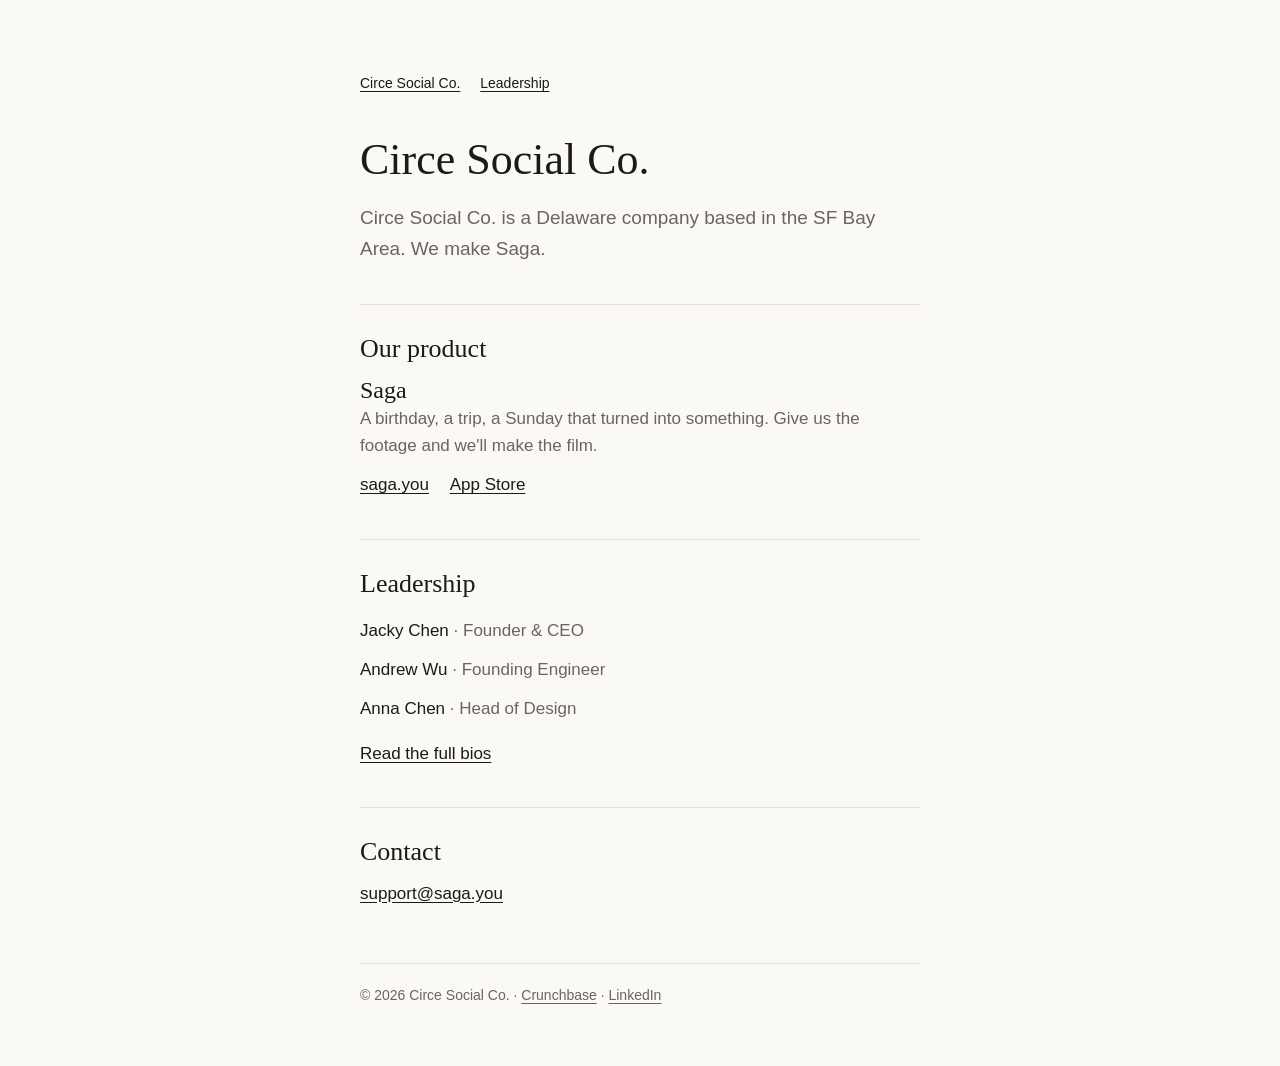
==== index.html @ f5b56fb5 "Circe Social Co. company site: home page and leadership page. Plain static HTML for GitHub Pages, wi" ====
<!doctype html>
<html lang="en">
  <head>
    <meta charset="utf-8" />
    <meta name="viewport" content="width=device-width, initial-scale=1" />
    <title>Circe Social Co.</title>
    <meta
      name="description"
      content="Circe Social Co. is a Delaware company based in the SF Bay Area. We make Saga."
    />
    <link rel="canonical" href="https://circe.social/" />
    <meta property="og:type" content="website" />
    <meta property="og:site_name" content="Circe Social Co." />
    <meta property="og:title" content="Circe Social Co." />
    <meta
      property="og:description"
      content="Circe Social Co. is a Delaware company based in the SF Bay Area. We make Saga."
    />
    <meta property="og:url" content="https://circe.social/" />
    <link rel="stylesheet" href="/styles.css" />
    <script type="application/ld+json">
      {
        "@context": "https://schema.org",
        "@type": "Organization",
        "name": "Circe Social Co.",
        "legalName": "Circe Social Co.",
        "url": "https://circe.social/",
        "email": "support@saga.you",
        "foundingLocation": "San Francisco Bay Area, California",
        "sameAs": [
          "https://www.crunchbase.com/organization/circe-social-co",
          "https://www.linkedin.com/company/sagayou/"
        ],
        "founder": {
          "@type": "Person",
          "name": "Jacky Chen",
          "jobTitle": "Founder & CEO",
          "sameAs": "https://www.linkedin.com/in/jackychen8/"
        },
        "employee": [
          {
            "@type": "Person",
            "name": "Jacky Chen",
            "jobTitle": "Founder & CEO",
            "sameAs": "https://www.linkedin.com/in/jackychen8/"
          },
          {
            "@type": "Person",
            "name": "Andrew Wu",
            "jobTitle": "Founding Engineer",
            "sameAs": "https://www.linkedin.com/in/wuandr/"
          },
          {
            "@type": "Person",
            "name": "Anna Chen",
            "jobTitle": "Head of Design",
            "sameAs": "https://www.linkedin.com/in/annaxchen/"
          }
        ],
        "brand": {
          "@type": "Brand",
          "name": "Saga",
          "url": "https://saga.you/"
        }
      }
    </script>
  </head>
  <body>
    <main>
      <nav aria-label="Site">
        <a href="/">Circe Social Co.</a>
        <a href="/team/">Leadership</a>
      </nav>

      <h1>Circe Social Co.</h1>
      <p class="lede">
        Circe Social Co. is a Delaware company based in the SF Bay Area. We make Saga.
      </p>

      <section aria-labelledby="product">
        <h2 id="product">Our product</h2>
        <h3>Saga</h3>
        <p class="muted">
          A birthday, a trip, a Sunday that turned into something. Give us the footage and
          we'll make the film.
        </p>
        <p class="links">
          <a href="https://saga.you/">saga.you</a>
          <a href="https://apps.apple.com/us/app/saga-films/id6793835911">App Store</a>
        </p>
      </section>

      <section aria-labelledby="leadership">
        <h2 id="leadership">Leadership</h2>
        <ul class="people">
          <li>Jacky Chen <span class="muted">· Founder &amp; CEO</span></li>
          <li>Andrew Wu <span class="muted">· Founding Engineer</span></li>
          <li>Anna Chen <span class="muted">· Head of Design</span></li>
        </ul>
        <p><a href="/team/">Read the full bios</a></p>
      </section>

      <section aria-labelledby="contact">
        <h2 id="contact">Contact</h2>
        <p><a href="mailto:support@saga.you">support@saga.you</a></p>
      </section>

      <footer>
        <p>
          © 2026 Circe Social Co. ·
          <a href="https://www.crunchbase.com/organization/circe-social-co">Crunchbase</a> ·
          <a href="https://www.linkedin.com/company/sagayou/">LinkedIn</a>
        </p>
      </footer>
    </main>
  </body>
</html>
---- styles.css ----
:root {
  --bg: #fbf9f5;
  --text: #1c1a17;
  --muted: #6b655c;
  --rule: #e4ded3;
  --link: #1c1a17;
  --serif: "Iowan Old Style", "Palatino Linotype", Palatino, Georgia, "Times New Roman", serif;
  --sans: -apple-system, BlinkMacSystemFont, "Segoe UI", Roboto, Helvetica, Arial, sans-serif;
  color-scheme: light dark;
}

@media (prefers-color-scheme: dark) {
  :root {
    --bg: #161513;
    --text: #efebe4;
    --muted: #a39d93;
    --rule: #2e2b27;
    --link: #efebe4;
  }
}

* {
  box-sizing: border-box;
}

html {
  -webkit-text-size-adjust: 100%;
}

body {
  margin: 0;
  background: var(--bg);
  color: var(--text);
  font: 17px/1.6 var(--sans);
}

main {
  max-width: 600px;
  margin: 0 auto;
  padding: 72px 20px 48px;
}

h1,
h2,
h3 {
  font-family: var(--serif);
  font-weight: 400;
  line-height: 1.2;
  margin: 0;
}

h1 {
  font-size: 44px;
}

h2 {
  font-size: 26px;
  margin-bottom: 12px;
}

h3 {
  font-size: 24px;
}

p {
  margin: 0 0 12px;
}

a {
  color: var(--link);
  text-decoration: underline;
  text-underline-offset: 3px;
}

.lede {
  font-size: 19px;
  color: var(--muted);
  margin-top: 16px;
}

.muted {
  color: var(--muted);
}

.role {
  color: var(--muted);
  font-size: 14px;
  letter-spacing: 0.02em;
  margin: 4px 0 8px;
}

section {
  border-top: 1px solid var(--rule);
  margin-top: 40px;
  padding-top: 28px;
}

.people {
  list-style: none;
  margin: 0 0 12px;
  padding: 0;
}

.people li {
  padding: 6px 0;
}

.person + .person {
  border-top: 1px solid var(--rule);
  margin-top: 28px;
  padding-top: 28px;
}

.links a + a {
  margin-left: 16px;
}

footer {
  border-top: 1px solid var(--rule);
  margin-top: 56px;
  padding-top: 20px;
  font-size: 14px;
  color: var(--muted);
}

footer a {
  color: var(--muted);
}

nav {
  font-size: 14px;
  margin-bottom: 40px;
}

nav a + a {
  margin-left: 16px;
}
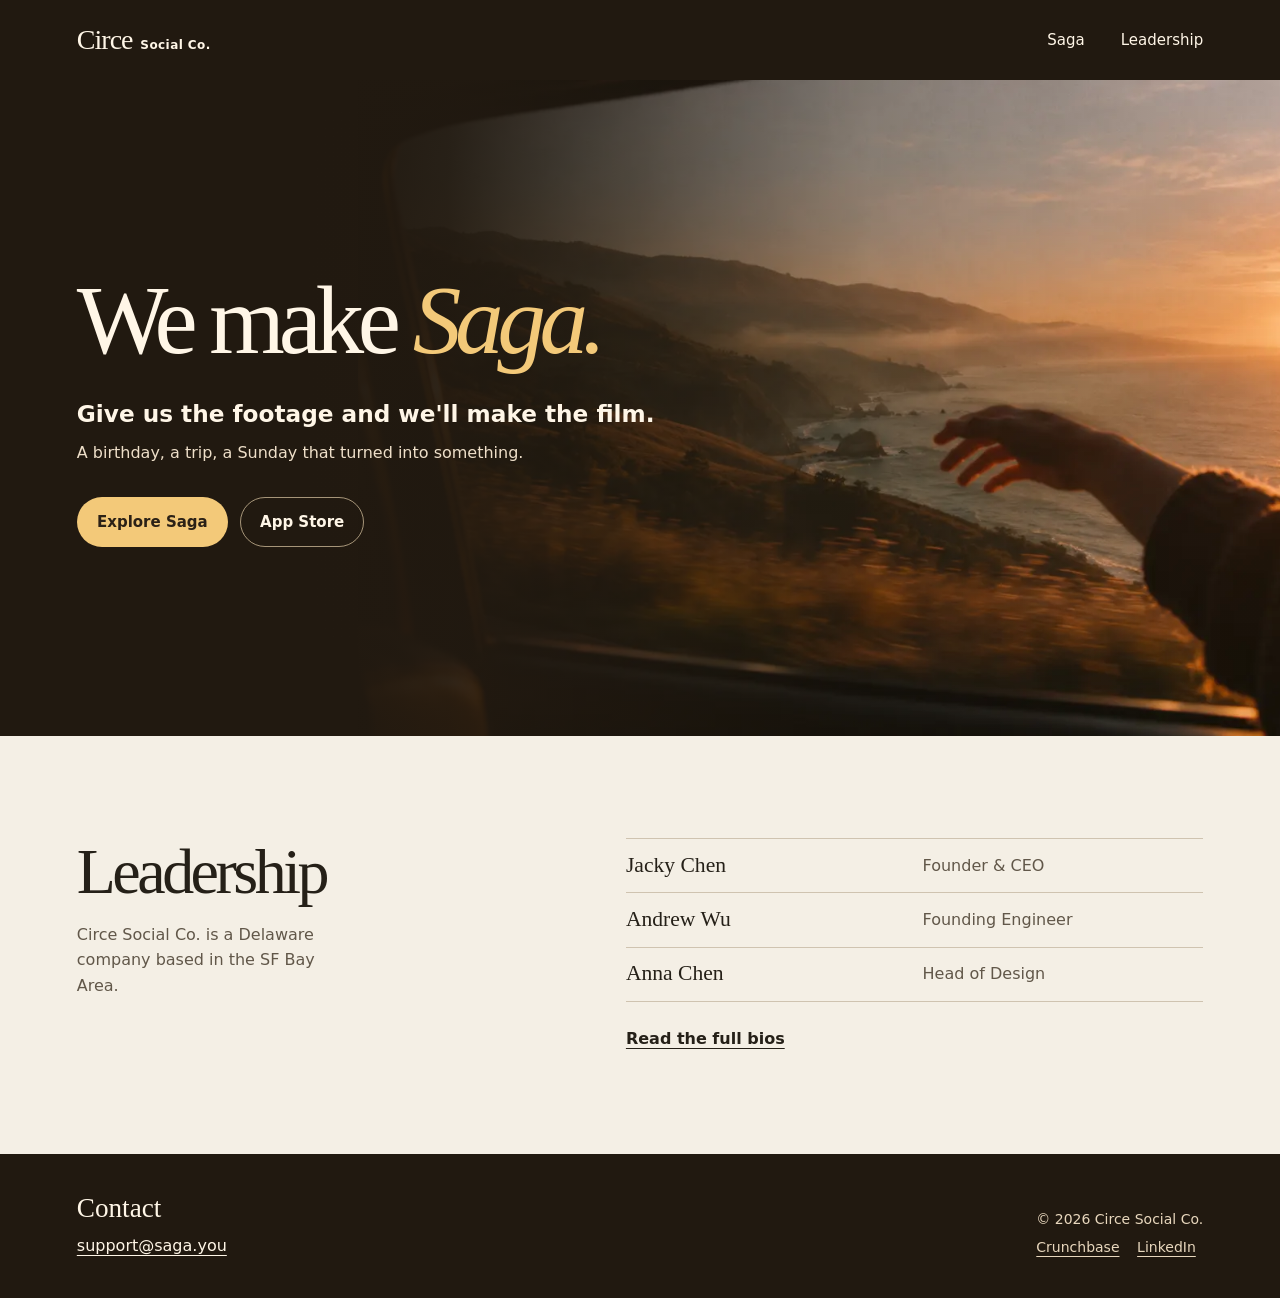
==== commit 0b18a4ff: "Give the Circe site a cinematic redesign" ====
--- a/index.html
+++ b/index.html
@@ -18,6 +18,7 @@
     />
     <meta property="og:url" content="https://circe.social/" />
     <link rel="stylesheet" href="/styles.css" />
+    <link rel="preload" href="/saga-coast.webp" as="image" />
     <script type="application/ld+json">
       {
         "@context": "https://schema.org",
@@ -66,52 +67,58 @@
     </script>
   </head>
   <body>
-    <main>
-      <nav aria-label="Site">
-        <a href="/">Circe Social Co.</a>
-        <a href="/team/">Leadership</a>
-      </nav>
-
-      <h1>Circe Social Co.</h1>
-      <p class="lede">
-        Circe Social Co. is a Delaware company based in the SF Bay Area. We make Saga.
-      </p>
-
-      <section aria-labelledby="product">
-        <h2 id="product">Our product</h2>
-        <h3>Saga</h3>
-        <p class="muted">
-          A birthday, a trip, a Sunday that turned into something. Give us the footage and
-          we'll make the film.
-        </p>
-        <p class="links">
-          <a href="https://saga.you/">saga.you</a>
-          <a href="https://apps.apple.com/us/app/saga-films/id6793835911">App Store</a>
-        </p>
+    <a class="skip-link" href="#main">Skip to content</a>
+    <header class="site-header">
+      <div class="shell header-inner">
+        <a class="wordmark" href="/" aria-current="page">Circe<span> Social Co.</span></a>
+        <nav aria-label="Site">
+          <a href="#saga">Saga</a>
+          <a href="/team/">Leadership</a>
+        </nav>
+      </div>
+    </header>
+    <main id="main">
+      <section class="hero" id="saga" aria-labelledby="title">
+        <div class="hero-image"></div>
+        <div class="shell hero-content">
+          <h1 id="title">We make <em>Saga.</em></h1>
+          <p class="hero-line">Give us the footage and we'll make the film.</p>
+          <p class="hero-detail">A birthday, a trip, a Sunday that turned into something.</p>
+          <div class="actions">
+            <a class="button button-primary" href="https://saga.you/">Explore Saga</a>
+            <a class="button button-secondary" href="https://apps.apple.com/us/app/saga-films/id6793835911">App Store</a>
+          </div>
+        </div>
       </section>
-
-      <section aria-labelledby="leadership">
-        <h2 id="leadership">Leadership</h2>
-        <ul class="people">
-          <li>Jacky Chen <span class="muted">· Founder &amp; CEO</span></li>
-          <li>Andrew Wu <span class="muted">· Founding Engineer</span></li>
-          <li>Anna Chen <span class="muted">· Head of Design</span></li>
-        </ul>
-        <p><a href="/team/">Read the full bios</a></p>
+      <section class="shell overview" aria-labelledby="leadership">
+        <div class="overview-intro">
+          <h2 id="leadership">Leadership</h2>
+          <p>Circe Social Co. is a Delaware company based in the SF Bay Area.</p>
+        </div>
+        <div>
+          <ul class="people">
+            <li><strong>Jacky Chen</strong><span>Founder &amp; CEO</span></li>
+            <li><strong>Andrew Wu</strong><span>Founding Engineer</span></li>
+            <li><strong>Anna Chen</strong><span>Head of Design</span></li>
+          </ul>
+          <a class="text-link" href="/team/">Read the full bios</a>
+        </div>
       </section>
-
-      <section aria-labelledby="contact">
-        <h2 id="contact">Contact</h2>
-        <p><a href="mailto:support@saga.you">support@saga.you</a></p>
-      </section>
-
-      <footer>
-        <p>
-          © 2026 Circe Social Co. ·
-          <a href="https://www.crunchbase.com/organization/circe-social-co">Crunchbase</a> ·
-          <a href="https://www.linkedin.com/company/sagayou/">LinkedIn</a>
-        </p>
-      </footer>
     </main>
+    <footer class="site-footer">
+      <div class="shell footer-inner">
+        <div>
+          <h2>Contact</h2>
+          <a href="mailto:support@saga.you">support@saga.you</a>
+        </div>
+        <div class="footer-meta">
+          <p>© 2026 Circe Social Co.</p>
+          <div class="footer-links">
+            <a href="https://www.crunchbase.com/organization/circe-social-co">Crunchbase</a>
+            <a href="https://www.linkedin.com/company/sagayou/">LinkedIn</a>
+          </div>
+        </div>
+      </div>
+    </footer>
   </body>
 </html>
--- a/styles.css
+++ b/styles.css
@@ -1,137 +1,219 @@
 :root {
-  --bg: #fbf9f5;
-  --text: #1c1a17;
-  --muted: #6b655c;
-  --rule: #e4ded3;
-  --link: #1c1a17;
-  --serif: "Iowan Old Style", "Palatino Linotype", Palatino, Georgia, "Times New Roman", serif;
-  --sans: -apple-system, BlinkMacSystemFont, "Segoe UI", Roboto, Helvetica, Arial, sans-serif;
   color-scheme: light dark;
-}
+  --ink: #252018;
+  --paper: #f4efe5;
+  --muted: #615749;
+  --rule: #cfc3b0;
+  --night: #211910;
+  --light: #fff6e7;
+  --gold: #f3c979;
+  --shell: 74rem;
+  --gutter: clamp(1.5rem, 6vw, 6rem);
+  --heading: "Iowan Old Style", "Palatino Linotype", Georgia, serif;
+  --body: system-ui, sans-serif;
+}
+
+*, *::before, *::after { box-sizing: border-box; }
+html { -webkit-text-size-adjust: 100%; }
+
+body {
+  margin: 0;
+  background: var(--paper);
+  color: var(--ink);
+  font: 1rem/1.6 var(--body);
+}
+
+h1, h2, p { margin: 0; }
+h1, h2 { font-family: var(--heading); font-weight: 400; line-height: 1.05; }
+a { color: inherit; text-underline-offset: .25em; }
+a:hover { text-decoration-thickness: .12em; }
+:focus-visible { outline: 2px solid currentColor; outline-offset: 5px; }
+
+.shell {
+  width: min(var(--shell), calc(100% - 2 * var(--gutter)));
+  margin-inline: auto;
+}
+
+.skip-link {
+  position: absolute;
+  top: .75rem;
+  left: .75rem;
+  z-index: 5;
+  padding: .5rem 1rem;
+  background: var(--paper);
+  transform: translateY(-200%);
+}
+
+.skip-link:focus { transform: none; }
+
+.site-header, .site-footer {
+  background: var(--night);
+  color: var(--light);
+}
+
+.header-inner {
+  min-height: 5rem;
+  display: flex;
+  align-items: center;
+  justify-content: space-between;
+  gap: 1rem;
+}
+
+.wordmark {
+  font: 1.75rem/1 var(--heading);
+  letter-spacing: -.035em;
+  text-decoration: none;
+}
+
+.wordmark span {
+  font: 600 .75rem/1 var(--body);
+  letter-spacing: .035em;
+  margin-left: .2rem;
+}
+
+nav, .actions, .footer-links { display: flex; align-items: center; flex-wrap: wrap; }
+nav { gap: clamp(1rem, 3vw, 2.25rem); }
+nav a { font-size: .9375rem; text-decoration: none; }
+nav a:hover, nav a[aria-current] { text-decoration: underline; }
+
+.hero, .team-hero { background-color: var(--night); color: var(--light); }
+.hero {
+  position: relative;
+  isolation: isolate;
+  background-image: radial-gradient(ellipse at 78% 45%, #5d3b1e, transparent 70%);
+}
+
+.hero-image {
+  position: absolute;
+  z-index: -1;
+  inset: 0 0 0 28%;
+  background-image: url("/saga-coast.webp");
+  background-position: center;
+  background-size: cover;
+}
+
+.hero::after {
+  position: absolute;
+  z-index: -1;
+  inset: 0;
+  content: "";
+  background: linear-gradient(90deg, #211910 24%, #211910eF 35%, #21191045 68%, transparent);
+}
+
+.hero-content {
+  min-height: clamp(32rem, 59vw, 41rem);
+  display: flex;
+  flex-direction: column;
+  align-items: flex-start;
+  justify-content: center;
+  padding-block: 4rem;
+}
+
+h1 { font-size: clamp(3.45rem, 7.6vw, 7.7rem); letter-spacing: -.065em; }
+h1 em { color: var(--gold); }
+.hero-line { margin-top: 1.5rem; font-size: clamp(1.125rem, 2vw, 1.45rem); font-weight: 550; }
+.hero-detail { margin-top: .45rem; color: #eedfc9; }
+.actions { gap: .75rem; margin-top: 2rem; }
+
+.button {
+  display: inline-flex;
+  align-items: center;
+  justify-content: center;
+  min-height: 3.1rem;
+  padding: .625rem 1.2rem;
+  border: 1px solid transparent;
+  border-radius: 3rem;
+  font-size: .9375rem;
+  font-weight: 650;
+  text-decoration: none;
+}
+
+.button-primary { background: var(--gold); color: #2b2116; }
+.button-primary:hover { background: #ffe09f; }
+.button-primary:focus-visible { outline-color: var(--light); }
+.button-secondary { border-color: #f5dfb7a0; }
+.button-secondary:hover { background-color: #fff5df20; }
+
+.overview {
+  display: grid;
+  grid-template-columns: .9fr 1.1fr;
+  gap: clamp(2rem, 6vw, 6rem);
+  padding-block: clamp(3.5rem, 8vw, 7.5rem);
+}
+
+.overview h2 { font-size: clamp(2.6rem, 5vw, 4.6rem); letter-spacing: -.055em; }
+.overview-intro p { max-width: 26ch; color: var(--muted); margin-top: 1rem; }
+.people { margin: 0 0 1.5rem; padding: 0; list-style: none; border-top: 1px solid var(--rule); }
+.people li {
+  display: grid;
+  grid-template-columns: 1fr 1fr;
+  gap: .25rem 1rem;
+  padding-block: .85rem;
+  border-bottom: 1px solid var(--rule);
+}
+
+.people strong { font: 400 1.35rem/1.2 var(--heading); }
+.people span, .role { color: var(--muted); }
+.text-link { font-weight: 650; }
+
+.team-hero {
+  padding-block: clamp(3.5rem, 9vw, 8rem) clamp(3rem, 7vw, 6rem);
+  border-top: 1px solid #f6dfb52e;
+  background-image: radial-gradient(ellipse at 80% 20%, #51371f, transparent 62%);
+}
+
+.team-hero p { max-width: 37rem; margin-top: 1.25rem; color: #eedfc9; font-size: 1.125rem; }
+.team-hero a { color: var(--gold); }
+
+.bios {
+  display: grid;
+  grid-template-columns: repeat(3, minmax(0, 1fr));
+  margin-block: clamp(3rem, 7vw, 6.5rem);
+  border-block: 1px solid var(--rule);
+}
+
+.person { display: flex; flex-direction: column; padding: 2rem clamp(1.25rem, 3vw, 2.75rem); }
+.person:first-child { padding-left: 0; }
+.person:last-child { padding-right: 0; }
+.person + .person { border-left: 1px solid var(--rule); }
+.person h2 { font-size: clamp(1.9rem, 3vw, 3rem); letter-spacing: -.05em; }
+.role { margin-block: .5rem 1.25rem; font-weight: 650; font-size: .9375rem; }
+.profile-link { margin-top: auto; padding-top: 1.5rem; }
+
+.footer-inner {
+  display: flex;
+  justify-content: space-between;
+  flex-wrap: wrap;
+  align-items: end;
+  gap: 2rem;
+  padding-block: 2.5rem;
+}
+
+.site-footer h2 { margin-bottom: .65rem; font-size: 1.7rem; }
+.footer-meta { color: #e8d7bd; font-size: .875rem; }
+.footer-links { gap: .5rem 1.1rem; margin-top: .35rem; }
 
 @media (prefers-color-scheme: dark) {
   :root {
-    --bg: #161513;
-    --text: #efebe4;
-    --muted: #a39d93;
-    --rule: #2e2b27;
-    --link: #efebe4;
+    --ink: #f7eddd;
+    --paper: #2d251c;
+    --muted: #ddcbb3;
+    --rule: #675743;
   }
 }
 
-* {
-  box-sizing: border-box;
-}
-
-html {
-  -webkit-text-size-adjust: 100%;
-}
-
-body {
-  margin: 0;
-  background: var(--bg);
-  color: var(--text);
-  font: 17px/1.6 var(--sans);
-}
-
-main {
-  max-width: 600px;
-  margin: 0 auto;
-  padding: 72px 20px 48px;
-}
-
-h1,
-h2,
-h3 {
-  font-family: var(--serif);
-  font-weight: 400;
-  line-height: 1.2;
-  margin: 0;
-}
-
-h1 {
-  font-size: 44px;
-}
-
-h2 {
-  font-size: 26px;
-  margin-bottom: 12px;
-}
-
-h3 {
-  font-size: 24px;
-}
-
-p {
-  margin: 0 0 12px;
-}
-
-a {
-  color: var(--link);
-  text-decoration: underline;
-  text-underline-offset: 3px;
-}
-
-.lede {
-  font-size: 19px;
-  color: var(--muted);
-  margin-top: 16px;
-}
-
-.muted {
-  color: var(--muted);
-}
-
-.role {
-  color: var(--muted);
-  font-size: 14px;
-  letter-spacing: 0.02em;
-  margin: 4px 0 8px;
-}
-
-section {
-  border-top: 1px solid var(--rule);
-  margin-top: 40px;
-  padding-top: 28px;
-}
-
-.people {
-  list-style: none;
-  margin: 0 0 12px;
-  padding: 0;
-}
-
-.people li {
-  padding: 6px 0;
-}
-
-.person + .person {
-  border-top: 1px solid var(--rule);
-  margin-top: 28px;
-  padding-top: 28px;
-}
-
-.links a + a {
-  margin-left: 16px;
-}
-
-footer {
-  border-top: 1px solid var(--rule);
-  margin-top: 56px;
-  padding-top: 20px;
-  font-size: 14px;
-  color: var(--muted);
-}
-
-footer a {
-  color: var(--muted);
-}
-
-nav {
-  font-size: 14px;
-  margin-bottom: 40px;
-}
-
-nav a + a {
-  margin-left: 16px;
-}
+@media (max-width: 48rem) {
+  .hero-content { min-height: 37rem; justify-content: flex-end; padding-bottom: 3rem; }
+  .hero-image { inset: 0 0 18% 0; background-position: 58% center; }
+  .hero::after { background: linear-gradient(0deg, #211910 14%, #211910cc 35%, #21191025 78%, transparent); }
+  .overview, .bios { grid-template-columns: 1fr; }
+  .person { padding-inline: 0; }
+  .person + .person { border-left: 0; border-top: 1px solid var(--rule); }
+}
+
+@media (max-width: 25rem) {
+  .wordmark { font-size: 1.4rem; }
+  .wordmark span, nav a { font-size: .75rem; }
+  .hero-content { min-height: 34rem; }
+  .people li { grid-template-columns: 1fr; }
+}
